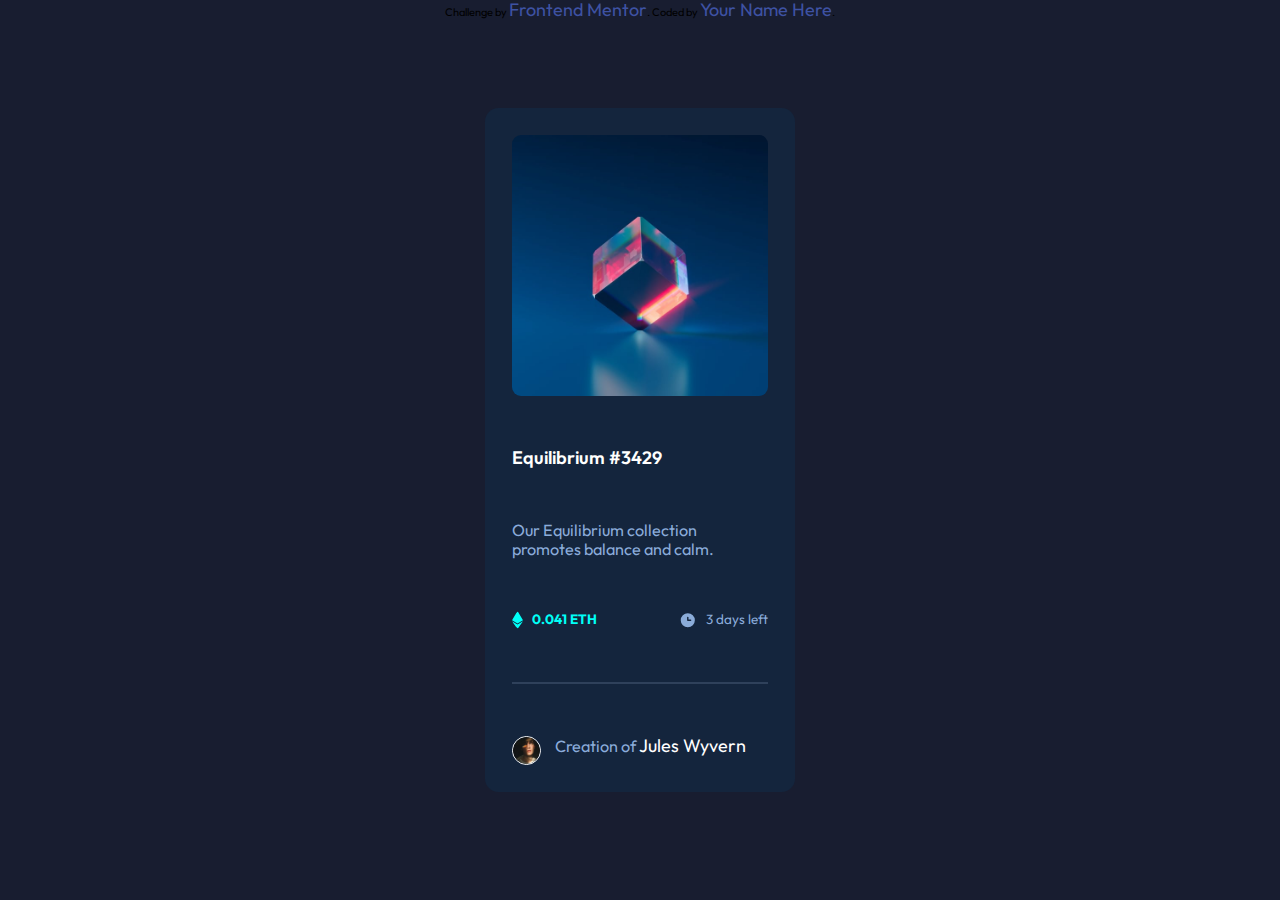
==== Projects/1-nft-preview-card-component-main/index.html @ d076aec9 "Initial commit" ====
<!DOCTYPE html>
<html lang="en">
    <head>
        <meta charset="UTF-8" />
        <meta name="viewport" content="width=device-width, initial-scale=1.0" />
        <!-- displays site properly based on user's device -->

        <link
            rel="icon"
            type="image/png"
            sizes="32x32"
            href="./images/favicon-32x32.png"
        />
        <link rel="stylesheet" href="Normalize.css" />
        <link rel="stylesheet" href="style.css" />
        <title>Frontend Mentor | NFT preview card component</title>

        <!-- Feel free to remove these styles or customise in your own stylesheet 👍 -->
        <style>
            .attribution {
                font-size: 11px;
                text-align: center;
            }

            .attribution a {
                color: hsl(228, 45%, 44%);
            }
        </style>
    </head>
    <body>
        <main>
            <div class="main-box">
                <div class="img-wrapper">
                    <a href="#">
                        <img
                            class="nft-img"
                            src="./images/image-equilibrium.jpg"
                            alt="nft icon"
                        />
                        <div class="overlay-div"></div>
                    </a>
                </div>

                <a href="#"><h3>Equilibrium #3429</h3></a>
                <p>Our Equilibrium collection promotes balance and calm.</p>
                <div class="wrapper-box">
                    <div class="value-box">
                        <img
                            class="small-icon"
                            src="images/icon-ethereum.svg"
                            alt="eth symbol"
                        />
                        <h5>0.041 ETH</h5>
                    </div>
                    <div class="time-box">
                        <img
                            class="small-icon"
                            src="images/icon-clock.svg"
                            alt="clock symbol"
                        />
                        <span class="time-left">3 days left</span>
                    </div>
                </div>

                <hr />
                <div class="creator-box">
                    <img
                        class="creator-img"
                        src="images/image-avatar.png"
                        alt="creator avatar"
                    />
                    <p>
                        Creation of
                        <a href="#"
                            ><span class="creator">Jules Wyvern</span></a
                        >
                    </p>
                </div>
            </div>
        </main>

        <div class="attribution">
            Challenge by
            <a
                href="https://www.frontendmentor.io?ref=challenge"
                target="_blank"
                >Frontend Mentor</a
            >. Coded by <a href="#">Your Name Here</a>.
        </div>
    </body>
</html>
---- Projects/1-nft-preview-card-component-main/style.css ----
@import url('https://fonts.googleapis.com/css2?family=Outfit:wght@300;400;600&display=swap');

* {
    font-family: 'Outfit', sans-serif;
    font-size: 18px;

    margin: 0px;
    padding: 0px;
}

body {
    background-color: hsl(226, 34%, 14%);
}

/* main box */
.main-box {
    display: flex;
    flex-direction: column;
    position: absolute;
    justify-content: space-between;
    top: 50%;
    left: 50%;
    width: 20vw;
    height: 70vh;
    transform: translate(-50%, -50%);
    background-color: hsl(216, 50%, 16%);
    border-radius: 0.75em;
    padding: 1.5rem;
}

/* zawartość karty*/

.img-wrapper {
    position: relative;
}

.img-wrapper > a {
    height: 100%;
    width: 100%;
}
.img-wrapper > a > img {
    max-width: 100%;
    height: 100%;
}

.overlay-div {
    position: absolute;
    top: 0;
    bottom: 0;
    left: 0;
    right: 0;
    height: 100%;
    width: 100%;
    opacity: 0;
    background-color: hsl(178, 100%, 50%);
    border-radius: 0.5em;
    z-index: 1;
}

.overlay-div:hover {
    opacity: 0.5;
}

.overlay-img {
    position: absolute;
    top: 50%;
    left: 50%;
    transform: translate(-50%, -50%);
    z-index: 0;
}

.overlay-img > img:hover {
    opacity: 1;
}

.wrapper-box {
    display: flex;
}
.wrapper-box > div {
    width: 50%;
}

.small-icon {
    padding-right: 0.5rem;
}
.value-box {
    display: flex;
    color: hsl(178, 100%, 50%);
    font-weight: 600;
    font-size: 0.5rem;
}

.value-box > h5 {
    align-self: center;
    font-size: 00.75rem;
}
.value-box > img {
    object-fit: contain;
}
.time-box {
    display: flex;
    justify-content: right;
    color: hsl(215, 51%, 70%);
}
.time-box > img {
    object-fit: contain;
}
.time-left {
    color: hsl(215, 51%, 70%);
    font-weight: 400;
    font-size: 00.75em;
    align-self: center;
}

img {
    border-radius: 0.5em;
}

.creator-img {
    width: 1.5rem;
    border: white solid 1px;
    border-radius: 50%;
    height: auto;
    margin-right: 0.75rem;
}
.creator-box {
    display: flex;
}

.creator:hover {
    color: hsl(178, 100%, 50%);
}

/* typografia */

span {
    color: white;
}

hr {
    color: hsl(215, 32%, 27%);
    border: solid 1px;
}

h3 {
    color: hsl(0, 0%, 100%);
    font-weight: 600;
}
h3:hover {
    color: hsl(178, 100%, 50%);
}

p {
    color: hsl(215, 51%, 70%);
    font-weight: 400;
    font-size: 0.9rem;
}

a {
    text-decoration: none;
}
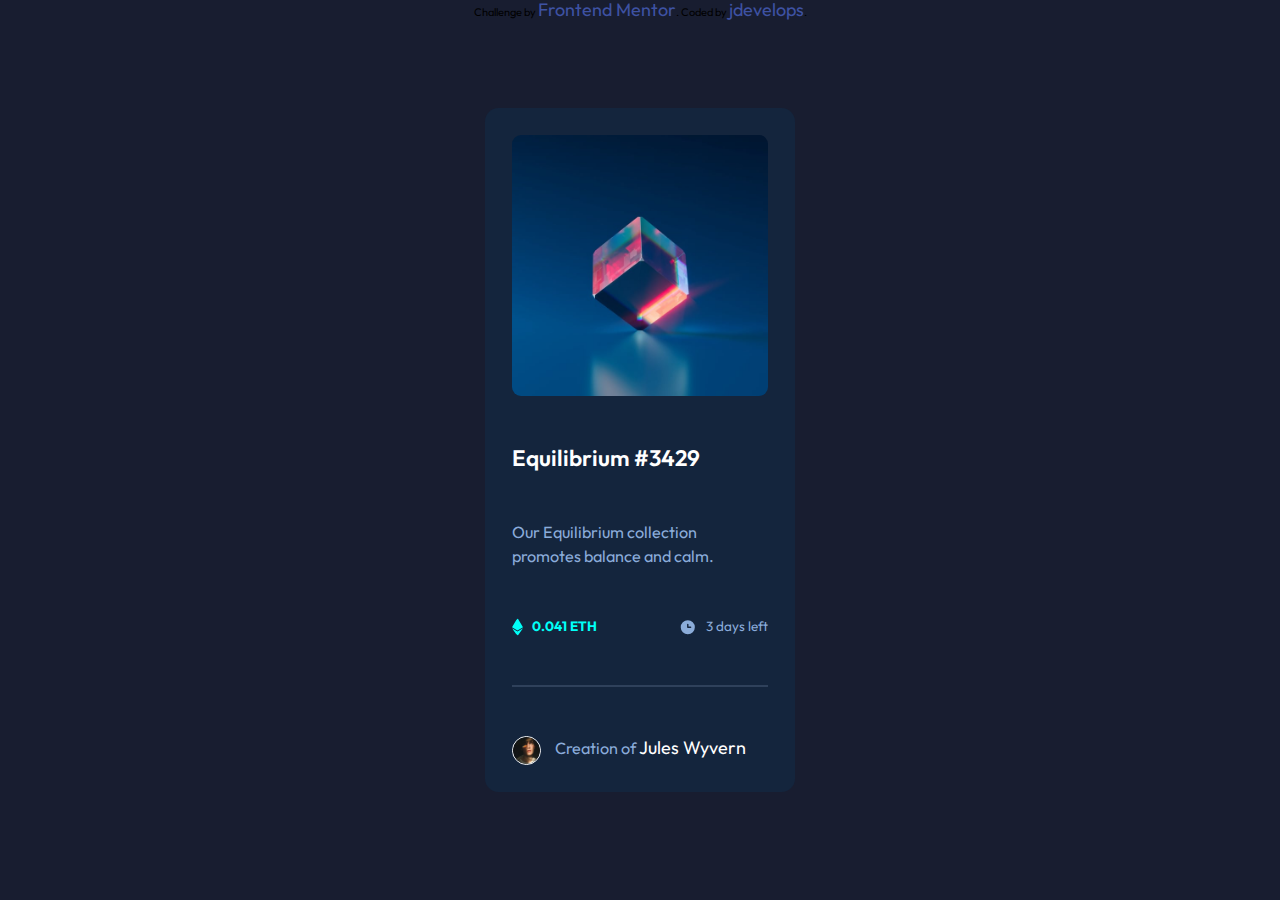
==== commit fcddadcf: "app ready v1" ====
--- a/Projects/1-nft-preview-card-component-main/index.html
+++ b/Projects/1-nft-preview-card-component-main/index.html
@@ -41,7 +41,7 @@
                     </a>
                 </div>
 
-                <a href="#"><h3>Equilibrium #3429</h3></a>
+                <a href="#"><h2>Equilibrium #3429</h2></a>
                 <p>Our Equilibrium collection promotes balance and calm.</p>
                 <div class="wrapper-box">
                     <div class="value-box">
@@ -85,7 +85,9 @@
                 href="https://www.frontendmentor.io?ref=challenge"
                 target="_blank"
                 >Frontend Mentor</a
-            >. Coded by <a href="#">Your Name Here</a>.
+            >. Coded by
+            <a href="https://github.com/jdevelops" target="_blank">jdevelops</a
+            >.
         </div>
     </body>
 </html>
--- a/Projects/1-nft-preview-card-component-main/style.css
+++ b/Projects/1-nft-preview-card-component-main/style.css
@@ -51,14 +51,17 @@
     right: 0;
     height: 100%;
     width: 100%;
-    opacity: 0;
-    background-color: hsl(178, 100%, 50%);
     border-radius: 0.5em;
     z-index: 1;
 }
 
 .overlay-div:hover {
-    opacity: 0.5;
+    opacity: 1;
+    background-image: url(./images/icon-view.svg);
+    background-repeat: no-repeat;
+    background-position: center;
+    background-color: hsla(178, 100%, 50%, 0.5);
+    border-radius: 0.5em;
 }
 
 .overlay-img {
@@ -142,11 +145,12 @@
     border: solid 1px;
 }
 
-h3 {
+h2 {
     color: hsl(0, 0%, 100%);
     font-weight: 600;
+    font-size: 1.25em;
 }
-h3:hover {
+h2:hover {
     color: hsl(178, 100%, 50%);
 }
 
@@ -154,8 +158,36 @@
     color: hsl(215, 51%, 70%);
     font-weight: 400;
     font-size: 0.9rem;
+    line-height: 1.5em;
 }
 
 a {
     text-decoration: none;
 }
+
+/*media queries*/
+@media screen and (max-width: 375px) {
+    .main-box {
+        width: 70vw;
+    }
+}
+
+@media screen and (max-width: 768px) {
+    * {
+        font-size: 18px;
+    }
+
+    .main-box {
+        width: 262px;
+    }
+}
+
+@media screen and (min-width: 1920px) {
+    * {
+        font-size: 22px;
+    }
+
+    .main-box {
+        min-width: 22.5vw;
+    }
+}
